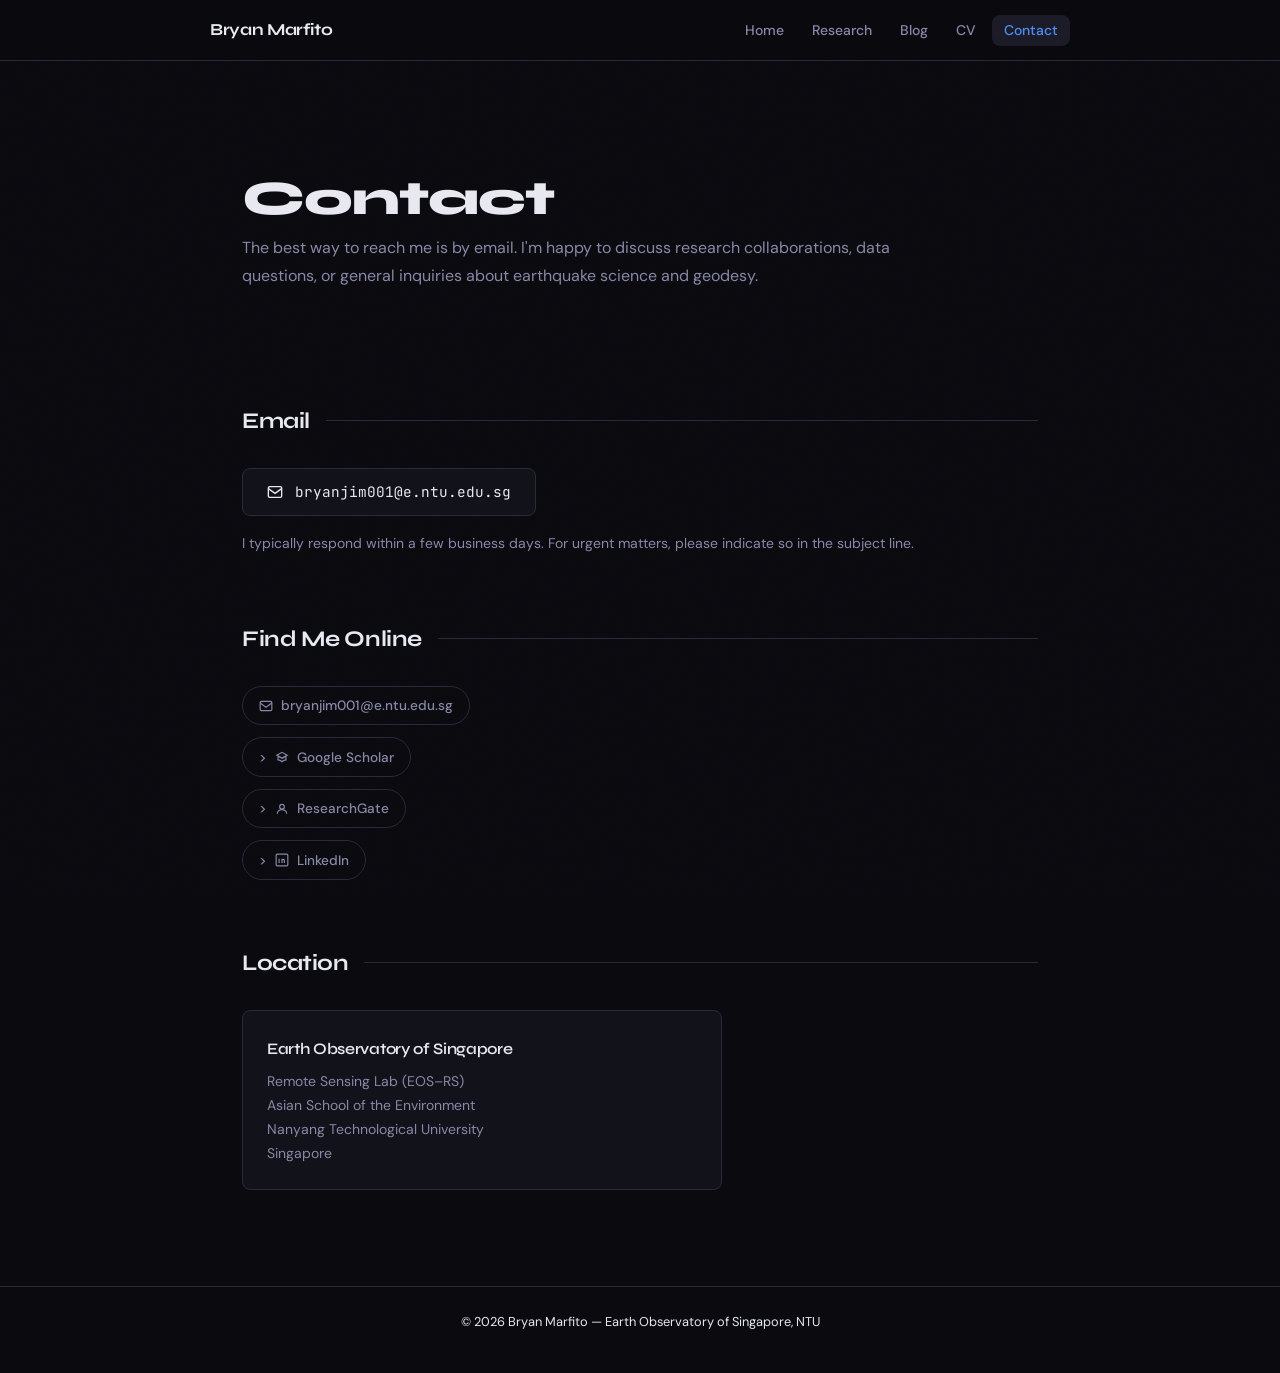
==== contact.html @ 7ee3cc74 "Build full personal academic website Multi-page dark-themed site for Bryan Marfito (earthquake scien" ====
<!DOCTYPE html>
<html lang="en">
<head>
  <meta charset="UTF-8">
  <meta name="viewport" content="width=device-width, initial-scale=1.0">
  <title>Contact | Bryan Marfito</title>
  <link rel="stylesheet" href="style.css">
  <link rel="preconnect" href="https://fonts.googleapis.com">
  <link rel="preconnect" href="https://fonts.gstatic.com" crossorigin>
  <link href="https://fonts.googleapis.com/css2?family=Syne:wght@400;500;600;700;800&family=DM+Sans:ital,wght@0,300;0,400;0,500;1,400&family=JetBrains+Mono:wght@400;500&display=swap" rel="stylesheet">
</head>
<body>

<nav>
  <div class="nav-inner">
    <a class="nav-brand" href="index.html">Bryan Marfito</a>
    <button class="nav-hamburger" id="hamburger" aria-label="Toggle menu">
      <span></span><span></span><span></span>
    </button>
    <ul class="nav-links">
      <li><a href="index.html">Home</a></li>
      <li><a href="research.html">Research</a></li>
      <li><a href="blog.html">Blog</a></li>
      <li><a href="cv.html">CV</a></li>
      <li><a href="contact.html">Contact</a></li>
    </ul>
  </div>
</nav>

<main>
  <section class="hero fade-up">
    <h1>Contact</h1>
    <p class="hero-bio">
      The best way to reach me is by email. I'm happy to discuss research collaborations, data
      questions, or general inquiries about earthquake science and geodesy.
    </p>
  </section>

  <section class="section fade-up">
    <div class="section-header"><h2>Email</h2></div>
    <div style="display:flex; align-items:center; gap:1rem; flex-wrap:wrap;">
      <button class="contact-email-btn" id="copy-btn" onclick="copyEmail()">
        <svg width="16" height="16" viewBox="0 0 24 24" fill="none" stroke="currentColor" stroke-width="2"><rect x="2" y="4" width="20" height="16" rx="2"/><path d="m2 7 10 7 10-7"/></svg>
        bryanjim001@e.ntu.edu.sg
      </button>
      <span class="copy-feedback" id="copy-feedback">Copied!</span>
    </div>
    <p style="margin-top:1rem; font-size:0.875rem; color:var(--text-muted);">
      I typically respond within a few business days. For urgent matters, please indicate so in the subject line.
    </p>
  </section>

  <section class="section fade-up">
    <div class="section-header"><h2>Find Me Online</h2></div>
    <div class="social-links" style="flex-direction:column; align-items:flex-start;">
      <a class="social-link" href="mailto:bryanjim001@e.ntu.edu.sg">
        <svg viewBox="0 0 24 24" fill="none" stroke="currentColor" stroke-width="2"><rect x="2" y="4" width="20" height="16" rx="2"/><path d="m2 7 10 7 10-7"/></svg>
        bryanjim001@e.ntu.edu.sg
      </a>
      <a class="social-link" href="#" <!-- TODO: add Google Scholar URL -->>
        <svg viewBox="0 0 24 24" fill="none" stroke="currentColor" stroke-width="2"><path d="M12 14l9-5-9-5-9 5 9 5z"/><path d="M12 14l6.16-3.422a12.083 12.083 0 01.665 6.479A11.952 11.952 0 0012 20.055a11.952 11.952 0 00-6.824-2.998 12.078 12.078 0 01.665-6.479L12 14z"/></svg>
        Google Scholar <!-- TODO: add real URL -->
      </a>
      <a class="social-link" href="#" <!-- TODO: add ResearchGate URL -->>
        <svg viewBox="0 0 24 24" fill="none" stroke="currentColor" stroke-width="2"><circle cx="12" cy="8" r="4"/><path d="M4 20c0-4 3.6-7 8-7s8 3 8 7"/></svg>
        ResearchGate <!-- TODO: add real URL -->
      </a>
      <a class="social-link" href="#" <!-- TODO: add LinkedIn URL -->>
        <svg viewBox="0 0 24 24" fill="none" stroke="currentColor" stroke-width="2"><rect x="2" y="2" width="20" height="20" rx="2"/><path d="M7 10v7M7 7v.01M12 17v-4a2 2 0 014 0v4M12 10v7"/></svg>
        LinkedIn <!-- TODO: add real URL -->
      </a>
    </div>
  </section>

  <section class="section fade-up">
    <div class="section-header"><h2>Location</h2></div>
    <div class="card" style="max-width:480px;">
      <h3 style="margin-bottom:0.5rem;">Earth Observatory of Singapore</h3>
      <p style="color:var(--text-muted); font-size:0.875rem; margin:0;">
        Remote Sensing Lab (EOS–RS)<br>
        Asian School of the Environment<br>
        Nanyang Technological University<br>
        Singapore
      </p>
    </div>
  </section>
</main>

<footer>
  <p>&copy; 2026 Bryan Marfito &mdash; Earth Observatory of Singapore, NTU</p>
</footer>

<script src="nav.js"></script>
<script>
  function copyEmail() {
    navigator.clipboard.writeText('bryanjim001@e.ntu.edu.sg').then(() => {
      const fb = document.getElementById('copy-feedback');
      fb.classList.add('show');
      setTimeout(() => fb.classList.remove('show'), 2000);
    });
  }
</script>
</body>
</html>
---- style.css ----
@import url('https://fonts.googleapis.com/css2?family=Syne:wght@400;500;600;700;800&family=DM+Sans:ital,wght@0,300;0,400;0,500;1,400&family=JetBrains+Mono:wght@400;500&display=swap');

*, *::before, *::after { box-sizing: border-box; margin: 0; padding: 0; }

:root {
  --bg:         #0a0a0f;
  --surface:    #12121a;
  --surface-2:  #1c1c28;
  --accent:     #4f8ef7;
  --accent-2:   #a78bfa;
  --text:        #e8e8f0;
  --text-muted:  #8888a8;
  --border:      #2a2a3a;
  --glow:        rgba(79, 142, 247, 0.15);
  --radius:      8px;
}

html { scroll-behavior: smooth; }

body {
  background: var(--bg);
  color: var(--text);
  font-family: 'DM Sans', sans-serif;
  font-size: 16px;
  line-height: 1.7;
  min-height: 100vh;
}

body::before {
  content: '';
  position: fixed;
  inset: 0;
  background-image: url("data:image/svg+xml,%3Csvg xmlns='http://www.w3.org/2000/svg' width='300' height='300'%3E%3Cfilter id='n'%3E%3CfeTurbulence type='fractalNoise' baseFrequency='0.75' numOctaves='4' stitchTiles='stitch'/%3E%3C/filter%3E%3Crect width='300' height='300' filter='url(%23n)' opacity='0.03'/%3E%3C/svg%3E");
  pointer-events: none;
  z-index: 0;
  opacity: 0.4;
}

/* ── Navigation ── */
nav {
  position: sticky;
  top: 0;
  z-index: 100;
  background: rgba(10, 10, 15, 0.85);
  backdrop-filter: blur(12px);
  border-bottom: 1px solid var(--border);
  padding: 0 2rem;
}

.nav-inner {
  max-width: 860px;
  margin: 0 auto;
  display: flex;
  align-items: center;
  justify-content: space-between;
  height: 60px;
}

.nav-brand {
  font-family: 'Syne', sans-serif;
  font-weight: 700;
  font-size: 1.05rem;
  color: var(--text);
  text-decoration: none;
  letter-spacing: -0.02em;
}

.nav-links {
  display: flex;
  list-style: none;
  gap: 0.25rem;
}

.nav-links a {
  color: var(--text-muted);
  text-decoration: none;
  font-size: 0.875rem;
  font-weight: 500;
  padding: 0.4rem 0.75rem;
  border-radius: var(--radius);
  transition: color 0.2s, background 0.2s;
  position: relative;
}

.nav-links a:hover,
.nav-links a.active {
  color: var(--text);
  background: var(--surface-2);
}

.nav-links a.active {
  color: var(--accent);
}

.nav-hamburger {
  display: none;
  flex-direction: column;
  gap: 5px;
  background: none;
  border: none;
  cursor: pointer;
  padding: 4px;
}

.nav-hamburger span {
  display: block;
  width: 22px;
  height: 2px;
  background: var(--text);
  border-radius: 2px;
  transition: transform 0.3s, opacity 0.3s;
}

.nav-hamburger.open span:nth-child(1) { transform: translateY(7px) rotate(45deg); }
.nav-hamburger.open span:nth-child(2) { opacity: 0; }
.nav-hamburger.open span:nth-child(3) { transform: translateY(-7px) rotate(-45deg); }

/* ── Layout ── */
main {
  position: relative;
  z-index: 1;
  max-width: 860px;
  margin: 0 auto;
  padding: 4rem 2rem 6rem;
}

/* ── Animations ── */
@keyframes fadeUp {
  from { opacity: 0; transform: translateY(20px); }
  to   { opacity: 1; transform: translateY(0); }
}

.fade-up {
  animation: fadeUp 0.6s ease both;
}
.fade-up:nth-child(1) { animation-delay: 0.05s; }
.fade-up:nth-child(2) { animation-delay: 0.12s; }
.fade-up:nth-child(3) { animation-delay: 0.19s; }
.fade-up:nth-child(4) { animation-delay: 0.26s; }
.fade-up:nth-child(5) { animation-delay: 0.33s; }

/* ── Typography ── */
h1, h2, h3, h4 {
  font-family: 'Syne', sans-serif;
  letter-spacing: -0.02em;
  color: var(--text);
}

h1 { font-size: clamp(2rem, 5vw, 3rem); font-weight: 800; line-height: 1.1; }
h2 { font-size: 1.4rem; font-weight: 700; }
h3 { font-size: 1.1rem; font-weight: 600; }

p { color: var(--text); margin-bottom: 1rem; }

a { color: var(--accent); text-decoration: none; transition: color 0.2s; }
a:hover { color: var(--accent-2); }

/* ── Section dividers ── */
.section { margin-top: 4rem; }
.section-header {
  display: flex;
  align-items: center;
  gap: 1rem;
  margin-bottom: 1.75rem;
}
.section-header h2 { white-space: nowrap; }
.section-header::after {
  content: '';
  flex: 1;
  height: 1px;
  background: var(--border);
}

/* ── Hero ── */
.hero { padding: 3rem 0 1rem; }
.hero-meta {
  font-size: 0.9rem;
  color: var(--text-muted);
  font-weight: 500;
  letter-spacing: 0.06em;
  text-transform: uppercase;
  margin-bottom: 0.75rem;
}
.hero h1 { margin-bottom: 0.5rem; }
.hero-tagline {
  font-size: 1.1rem;
  color: var(--accent);
  font-family: 'Syne', sans-serif;
  font-weight: 500;
  margin-bottom: 1.5rem;
}
.hero-bio {
  font-size: 1rem;
  color: var(--text-muted);
  max-width: 660px;
  line-height: 1.75;
  margin-bottom: 2rem;
}

/* ── Social links ── */
.social-links {
  display: flex;
  flex-wrap: wrap;
  gap: 0.75rem;
}

.social-link {
  display: inline-flex;
  align-items: center;
  gap: 0.5rem;
  padding: 0.45rem 1rem;
  border: 1px solid var(--border);
  border-radius: 100px;
  font-size: 0.85rem;
  font-weight: 500;
  color: var(--text-muted);
  text-decoration: none;
  transition: all 0.2s;
}
.social-link:hover {
  border-color: var(--accent);
  color: var(--accent);
  background: var(--glow);
}
.social-link svg { width: 14px; height: 14px; flex-shrink: 0; }

/* ── Cards ── */
.card-grid {
  display: grid;
  grid-template-columns: 1fr;
  gap: 1rem;
}

.card {
  background: var(--surface);
  border: 1px solid var(--border);
  border-radius: var(--radius);
  padding: 1.5rem;
  transition: transform 0.2s, box-shadow 0.2s, border-color 0.2s;
}
.card:hover {
  transform: translateY(-2px);
  box-shadow: 0 8px 32px var(--glow);
  border-color: rgba(79, 142, 247, 0.3);
}

.card h3 { margin-bottom: 0.4rem; font-size: 1rem; }
.card-meta {
  font-size: 0.8rem;
  color: var(--text-muted);
  font-family: 'JetBrains Mono', monospace;
  margin-bottom: 0.5rem;
}
.card p { font-size: 0.9rem; color: var(--text-muted); margin-bottom: 0; }
.card-link {
  display: inline-block;
  margin-top: 0.75rem;
  font-size: 0.8rem;
  font-weight: 500;
  color: var(--accent);
}

/* ── Tags / badges ── */
.tags { display: flex; flex-wrap: wrap; gap: 0.4rem; margin-top: 0.5rem; }
.tag {
  font-size: 0.72rem;
  font-family: 'JetBrains Mono', monospace;
  padding: 0.2rem 0.55rem;
  border-radius: 100px;
  background: var(--surface-2);
  color: var(--accent-2);
  border: 1px solid var(--border);
}

/* ── Publication list ── */
.pub-year-group { margin-bottom: 2.5rem; }
.pub-year {
  font-family: 'JetBrains Mono', monospace;
  font-size: 0.78rem;
  color: var(--accent);
  letter-spacing: 0.08em;
  margin-bottom: 1rem;
  padding-bottom: 0.5rem;
  border-bottom: 1px solid var(--border);
}

.pub-entry {
  padding: 1.25rem 0;
  border-bottom: 1px solid rgba(42, 42, 58, 0.5);
}
.pub-entry:last-child { border-bottom: none; }

.pub-title {
  font-family: 'Syne', sans-serif;
  font-weight: 600;
  font-size: 0.95rem;
  margin-bottom: 0.3rem;
  line-height: 1.4;
}
.pub-authors {
  font-size: 0.85rem;
  color: var(--text-muted);
  margin-bottom: 0.25rem;
}
.pub-authors strong { color: var(--text); }
.pub-journal {
  font-size: 0.85rem;
  font-style: italic;
  color: var(--text-muted);
}
.pub-badges { display: flex; gap: 0.5rem; margin-top: 0.6rem; flex-wrap: wrap; }
.pub-badge {
  font-size: 0.72rem;
  font-family: 'JetBrains Mono', monospace;
  padding: 0.18rem 0.55rem;
  border-radius: 4px;
  font-weight: 500;
  text-decoration: none;
}
.pub-badge.doi {
  background: rgba(79, 142, 247, 0.12);
  color: var(--accent);
  border: 1px solid rgba(79, 142, 247, 0.3);
}
.pub-badge.prep {
  background: rgba(167, 139, 250, 0.1);
  color: var(--accent-2);
  border: 1px solid rgba(167, 139, 250, 0.25);
}
.pub-badge.doi:hover { background: rgba(79, 142, 247, 0.22); }

/* ── CV sections ── */
.cv-block { margin-bottom: 1.5rem; }
.cv-block-header {
  display: flex;
  justify-content: space-between;
  align-items: flex-start;
  margin-bottom: 0.3rem;
  gap: 1rem;
}
.cv-block-title { font-family: 'Syne', sans-serif; font-weight: 600; font-size: 0.95rem; }
.cv-block-date {
  font-family: 'JetBrains Mono', monospace;
  font-size: 0.78rem;
  color: var(--accent);
  white-space: nowrap;
  flex-shrink: 0;
}
.cv-block-sub { font-size: 0.85rem; color: var(--text-muted); margin-bottom: 0.2rem; }
.cv-block ul {
  margin: 0.5rem 0 0 1.2rem;
  font-size: 0.875rem;
  color: var(--text-muted);
}
.cv-block li { margin-bottom: 0.25rem; }

/* ── Blog ── */
.blog-grid {
  display: grid;
  gap: 1rem;
}

.blog-card {
  background: var(--surface);
  border: 1px solid var(--border);
  border-radius: var(--radius);
  padding: 1.5rem;
  display: block;
  text-decoration: none;
  transition: transform 0.2s, box-shadow 0.2s, border-color 0.2s;
}
.blog-card:hover {
  transform: translateY(-2px);
  box-shadow: 0 8px 32px var(--glow);
  border-color: rgba(79, 142, 247, 0.3);
  color: inherit;
}
.blog-card h3 { font-size: 1rem; margin-bottom: 0.35rem; color: var(--text); }
.blog-card .excerpt { font-size: 0.875rem; color: var(--text-muted); margin-bottom: 0.75rem; }

/* Blog filter */
.blog-filters { display: flex; flex-wrap: wrap; gap: 0.5rem; margin-bottom: 2rem; }
.filter-btn {
  font-size: 0.78rem;
  font-family: 'JetBrains Mono', monospace;
  padding: 0.3rem 0.8rem;
  border-radius: 100px;
  border: 1px solid var(--border);
  background: transparent;
  color: var(--text-muted);
  cursor: pointer;
  transition: all 0.2s;
}
.filter-btn:hover, .filter-btn.active {
  background: var(--surface-2);
  color: var(--accent);
  border-color: rgba(79, 142, 247, 0.3);
}

/* ── Blog post prose ── */
.prose h2 { font-size: 1.3rem; margin: 2.5rem 0 1rem; }
.prose h3 { font-size: 1.1rem; margin: 2rem 0 0.75rem; }
.prose p { margin-bottom: 1.25rem; line-height: 1.8; }
.prose ul, .prose ol { margin: 0 0 1.25rem 1.5rem; }
.prose li { margin-bottom: 0.4rem; line-height: 1.7; }
.prose code {
  font-family: 'JetBrains Mono', monospace;
  font-size: 0.85em;
  background: var(--surface-2);
  padding: 0.15em 0.4em;
  border-radius: 4px;
  color: var(--accent-2);
}
.prose pre {
  background: var(--surface);
  border: 1px solid var(--border);
  border-radius: var(--radius);
  padding: 1.25rem;
  overflow-x: auto;
  margin: 1.5rem 0;
}
.prose pre code { background: none; padding: 0; font-size: 0.875rem; color: var(--text); }
.prose figure { margin: 2rem 0; }
.prose figcaption { font-size: 0.8rem; color: var(--text-muted); text-align: center; margin-top: 0.5rem; }

/* ── Contact ── */
.contact-email-btn {
  display: inline-flex;
  align-items: center;
  gap: 0.75rem;
  padding: 0.85rem 1.5rem;
  background: var(--surface);
  border: 1px solid var(--border);
  border-radius: var(--radius);
  font-family: 'JetBrains Mono', monospace;
  font-size: 0.9rem;
  color: var(--text);
  cursor: pointer;
  transition: all 0.2s;
}
.contact-email-btn:hover {
  border-color: var(--accent);
  background: var(--glow);
  color: var(--accent);
}
.copy-feedback {
  font-size: 0.78rem;
  color: var(--accent);
  margin-left: 0.5rem;
  opacity: 0;
  transition: opacity 0.3s;
}
.copy-feedback.show { opacity: 1; }

/* ── Download button ── */
.btn {
  display: inline-flex;
  align-items: center;
  gap: 0.5rem;
  padding: 0.6rem 1.2rem;
  border-radius: var(--radius);
  font-size: 0.875rem;
  font-weight: 500;
  text-decoration: none;
  transition: all 0.2s;
}
.btn-primary {
  background: var(--accent);
  color: #fff;
}
.btn-primary:hover {
  background: #6b9ef8;
  color: #fff;
  transform: translateY(-1px);
}

/* ── Footer ── */
footer {
  position: relative;
  z-index: 1;
  border-top: 1px solid var(--border);
  padding: 1.5rem 2rem;
  text-align: center;
  font-size: 0.8rem;
  color: var(--text-muted);
}

/* ── Research themes ── */
.theme-grid {
  display: grid;
  grid-template-columns: repeat(auto-fit, minmax(240px, 1fr));
  gap: 1rem;
}

/* ── Responsive ── */
@media (max-width: 640px) {
  main { padding: 2.5rem 1.25rem 5rem; }
  nav { padding: 0 1.25rem; }
  .nav-links {
    display: none;
    flex-direction: column;
    position: absolute;
    top: 60px;
    left: 0; right: 0;
    background: var(--surface);
    border-bottom: 1px solid var(--border);
    padding: 1rem;
    gap: 0.25rem;
  }
  .nav-links.open { display: flex; }
  .nav-hamburger { display: flex; }
  .cv-block-header { flex-direction: column; gap: 0.2rem; }
  h1 { font-size: 2rem; }
}

/* ── Print (cv.html) ── */
@media print {
  nav, footer, .btn, .no-print { display: none !important; }
  body { background: #fff; color: #111; }
  main { padding: 1rem; max-width: 100%; }
  .card, .cv-block { border: none; box-shadow: none; }
  .section-header::after { background: #ccc; }
  a { color: #111; }
  .pub-badge { border: 1px solid #ccc; color: #333; background: none; }
}
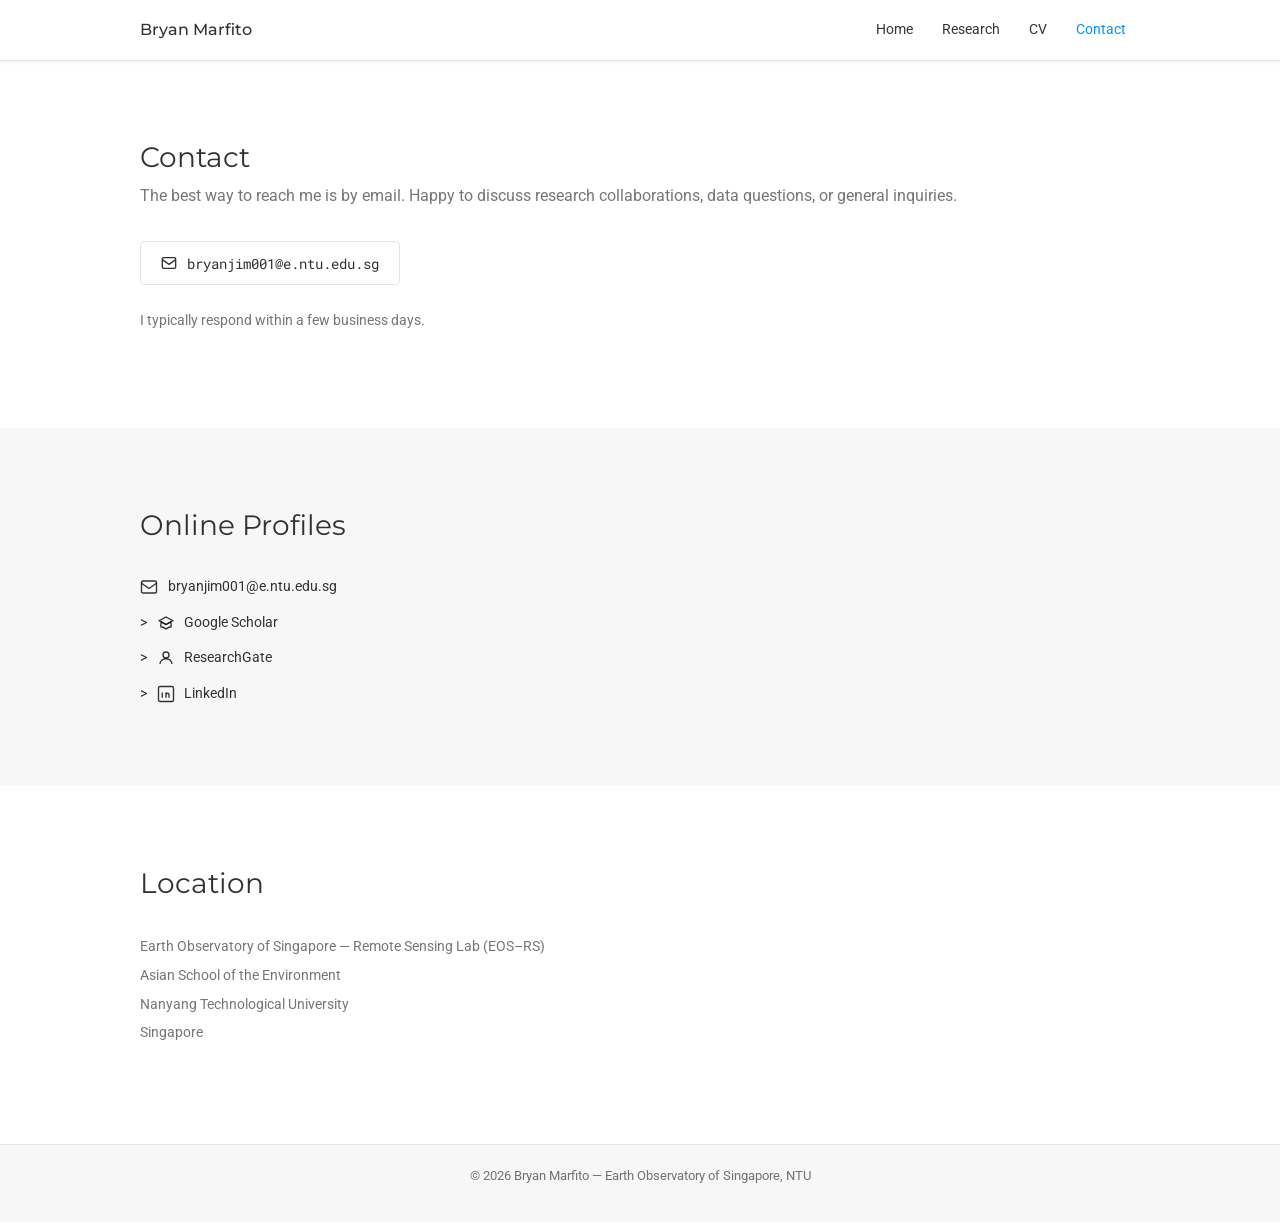
==== commit ac0d80ca: "Redesign site: light theme, inoryy.com layout, photo, remove blog - Switch from dark "Tectonic" them" ====
--- a/contact.html
+++ b/contact.html
@@ -4,10 +4,10 @@
   <meta charset="UTF-8">
   <meta name="viewport" content="width=device-width, initial-scale=1.0">
   <title>Contact | Bryan Marfito</title>
-  <link rel="stylesheet" href="style.css">
+  <link rel="stylesheet" href="style.css?v=4">
   <link rel="preconnect" href="https://fonts.googleapis.com">
   <link rel="preconnect" href="https://fonts.gstatic.com" crossorigin>
-  <link href="https://fonts.googleapis.com/css2?family=Syne:wght@400;500;600;700;800&family=DM+Sans:ital,wght@0,300;0,400;0,500;1,400&family=JetBrains+Mono:wght@400;500&display=swap" rel="stylesheet">
+  <link href="https://fonts.googleapis.com/css2?family=Montserrat:wght@300;400;500;600;700&family=Roboto:ital,wght@0,300;0,400;0,500;1,400&family=Roboto+Mono:wght@400;500&display=swap" rel="stylesheet">
 </head>
 <body>
 
@@ -20,71 +20,65 @@
     <ul class="nav-links">
       <li><a href="index.html">Home</a></li>
       <li><a href="research.html">Research</a></li>
-      <li><a href="blog.html">Blog</a></li>
       <li><a href="cv.html">CV</a></li>
       <li><a href="contact.html">Contact</a></li>
     </ul>
   </div>
 </nav>
 
-<main>
-  <section class="hero fade-up">
-    <h1>Contact</h1>
-    <p class="hero-bio">
-      The best way to reach me is by email. I'm happy to discuss research collaborations, data
-      questions, or general inquiries about earthquake science and geodesy.
-    </p>
-  </section>
+<section class="home-section">
+  <div class="section-inner">
+    <div class="section-heading">
+      <h1>Contact</h1>
+      <p>The best way to reach me is by email. Happy to discuss research collaborations, data questions, or general inquiries.</p>
+    </div>
 
-  <section class="section fade-up">
-    <div class="section-header"><h2>Email</h2></div>
-    <div style="display:flex; align-items:center; gap:1rem; flex-wrap:wrap;">
-      <button class="contact-email-btn" id="copy-btn" onclick="copyEmail()">
+    <div style="display:flex; align-items:center; gap:1rem; flex-wrap:wrap; margin-bottom:1.5rem;">
+      <button class="contact-email-btn" onclick="copyEmail()">
         <svg width="16" height="16" viewBox="0 0 24 24" fill="none" stroke="currentColor" stroke-width="2"><rect x="2" y="4" width="20" height="16" rx="2"/><path d="m2 7 10 7 10-7"/></svg>
         bryanjim001@e.ntu.edu.sg
       </button>
       <span class="copy-feedback" id="copy-feedback">Copied!</span>
     </div>
-    <p style="margin-top:1rem; font-size:0.875rem; color:var(--text-muted);">
-      I typically respond within a few business days. For urgent matters, please indicate so in the subject line.
-    </p>
-  </section>
+    <p style="font-size:0.875rem; color:var(--text-muted);">I typically respond within a few business days.</p>
+  </div>
+</section>
 
-  <section class="section fade-up">
-    <div class="section-header"><h2>Find Me Online</h2></div>
-    <div class="social-links" style="flex-direction:column; align-items:flex-start;">
-      <a class="social-link" href="mailto:bryanjim001@e.ntu.edu.sg">
-        <svg viewBox="0 0 24 24" fill="none" stroke="currentColor" stroke-width="2"><rect x="2" y="4" width="20" height="16" rx="2"/><path d="m2 7 10 7 10-7"/></svg>
+<section class="home-section">
+  <div class="section-inner">
+    <div class="section-heading"><h1>Online Profiles</h1></div>
+    <div style="display:flex; flex-direction:column; gap:0.75rem;">
+      <a href="mailto:bryanjim001@e.ntu.edu.sg" style="display:flex; align-items:center; gap:0.6rem; font-size:0.9rem; color:var(--text); text-decoration:none;" onmouseover="this.style.color='var(--accent)'" onmouseout="this.style.color='var(--text)'">
+        <svg width="18" height="18" viewBox="0 0 24 24" fill="none" stroke="currentColor" stroke-width="1.8"><rect x="2" y="4" width="20" height="16" rx="2"/><path d="m2 7 10 7 10-7"/></svg>
         bryanjim001@e.ntu.edu.sg
       </a>
-      <a class="social-link" href="#" <!-- TODO: add Google Scholar URL -->>
-        <svg viewBox="0 0 24 24" fill="none" stroke="currentColor" stroke-width="2"><path d="M12 14l9-5-9-5-9 5 9 5z"/><path d="M12 14l6.16-3.422a12.083 12.083 0 01.665 6.479A11.952 11.952 0 0012 20.055a11.952 11.952 0 00-6.824-2.998 12.078 12.078 0 01.665-6.479L12 14z"/></svg>
-        Google Scholar <!-- TODO: add real URL -->
+      <a href="#" style="display:flex; align-items:center; gap:0.6rem; font-size:0.9rem; color:var(--text); text-decoration:none;" onmouseover="this.style.color='var(--accent)'" onmouseout="this.style.color='var(--text)'" <!-- TODO: add Google Scholar URL -->>
+        <svg width="18" height="18" viewBox="0 0 24 24" fill="none" stroke="currentColor" stroke-width="1.8"><path d="M12 14l9-5-9-5-9 5 9 5z"/><path d="M12 14l6.16-3.422a12.083 12.083 0 01.665 6.479A11.952 11.952 0 0012 20.055a11.952 11.952 0 00-6.824-2.998 12.078 12.078 0 01.665-6.479L12 14z"/></svg>
+        Google Scholar
       </a>
-      <a class="social-link" href="#" <!-- TODO: add ResearchGate URL -->>
-        <svg viewBox="0 0 24 24" fill="none" stroke="currentColor" stroke-width="2"><circle cx="12" cy="8" r="4"/><path d="M4 20c0-4 3.6-7 8-7s8 3 8 7"/></svg>
-        ResearchGate <!-- TODO: add real URL -->
+      <a href="#" style="display:flex; align-items:center; gap:0.6rem; font-size:0.9rem; color:var(--text); text-decoration:none;" onmouseover="this.style.color='var(--accent)'" onmouseout="this.style.color='var(--text)'" <!-- TODO: add ResearchGate URL -->>
+        <svg width="18" height="18" viewBox="0 0 24 24" fill="none" stroke="currentColor" stroke-width="1.8"><circle cx="12" cy="8" r="4"/><path d="M4 20c0-4 3.6-7 8-7s8 3 8 7"/></svg>
+        ResearchGate
       </a>
-      <a class="social-link" href="#" <!-- TODO: add LinkedIn URL -->>
-        <svg viewBox="0 0 24 24" fill="none" stroke="currentColor" stroke-width="2"><rect x="2" y="2" width="20" height="20" rx="2"/><path d="M7 10v7M7 7v.01M12 17v-4a2 2 0 014 0v4M12 10v7"/></svg>
-        LinkedIn <!-- TODO: add real URL -->
+      <a href="#" style="display:flex; align-items:center; gap:0.6rem; font-size:0.9rem; color:var(--text); text-decoration:none;" onmouseover="this.style.color='var(--accent)'" onmouseout="this.style.color='var(--text)'" <!-- TODO: add LinkedIn URL -->>
+        <svg width="18" height="18" viewBox="0 0 24 24" fill="none" stroke="currentColor" stroke-width="1.8"><rect x="2" y="2" width="20" height="20" rx="2"/><path d="M7 10v7M7 7v.01M12 17v-4a2 2 0 014 0v4M12 10v7"/></svg>
+        LinkedIn
       </a>
     </div>
-  </section>
+  </div>
+</section>
 
-  <section class="section fade-up">
-    <div class="section-header"><h2>Location</h2></div>
-    <div class="card" style="max-width:480px;">
-      <h3 style="margin-bottom:0.5rem;">Earth Observatory of Singapore</h3>
-      <p style="color:var(--text-muted); font-size:0.875rem; margin:0;">
-        Remote Sensing Lab (EOS–RS)<br>
-        Asian School of the Environment<br>
-        Nanyang Technological University<br>
-        Singapore
-      </p>
-    </div>
-  </section>
-</main>
+<section class="home-section">
+  <div class="section-inner">
+    <div class="section-heading"><h1>Location</h1></div>
+    <p style="font-size:0.9rem; color:var(--text-muted); line-height:2;">
+      Earth Observatory of Singapore — Remote Sensing Lab (EOS–RS)<br>
+      Asian School of the Environment<br>
+      Nanyang Technological University<br>
+      Singapore
+    </p>
+  </div>
+</section>
 
 <footer>
   <p>&copy; 2026 Bryan Marfito &mdash; Earth Observatory of Singapore, NTU</p>
--- a/style.css
+++ b/style.css
@@ -1,54 +1,50 @@
-@import url('https://fonts.googleapis.com/css2?family=Syne:wght@400;500;600;700;800&family=DM+Sans:ital,wght@0,300;0,400;0,500;1,400&family=JetBrains+Mono:wght@400;500&display=swap');
+@import url('https://fonts.googleapis.com/css2?family=Montserrat:wght@300;400;500;600;700&family=Roboto:ital,wght@0,300;0,400;0,500;1,400&family=Roboto+Mono:wght@400;500&display=swap');
 
 *, *::before, *::after { box-sizing: border-box; margin: 0; padding: 0; }
 
 :root {
-  --bg:         #0a0a0f;
-  --surface:    #12121a;
-  --surface-2:  #1c1c28;
-  --accent:     #4f8ef7;
-  --accent-2:   #a78bfa;
-  --text:        #e8e8f0;
-  --text-muted:  #8888a8;
-  --border:      #2a2a3a;
-  --glow:        rgba(79, 142, 247, 0.15);
-  --radius:      8px;
-}
-
-html { scroll-behavior: smooth; }
+  --bg:         #ffffff;
+  --surface:    #f7f7f7;
+  --surface-2:  #ececec;
+  --accent:     #0095eb;
+  --accent-h:   #0077c0;
+  --text:        rgba(0,0,0,0.8);
+  --text-dark:   #313131;
+  --text-muted:  rgba(0,0,0,0.54);
+  --border:      #e5e5e5;
+  --radius:      4px;
+}
+
+html {
+  font-family: 'Roboto', sans-serif;
+  font-size: 16px;
+  color: var(--text);
+  line-height: 1.65;
+}
 
 body {
   background: var(--bg);
-  color: var(--text);
-  font-family: 'DM Sans', sans-serif;
-  font-size: 16px;
-  line-height: 1.7;
-  min-height: 100vh;
-}
-
-body::before {
-  content: '';
-  position: fixed;
-  inset: 0;
-  background-image: url("data:image/svg+xml,%3Csvg xmlns='http://www.w3.org/2000/svg' width='300' height='300'%3E%3Cfilter id='n'%3E%3CfeTurbulence type='fractalNoise' baseFrequency='0.75' numOctaves='4' stitchTiles='stitch'/%3E%3C/filter%3E%3Crect width='300' height='300' filter='url(%23n)' opacity='0.03'/%3E%3C/svg%3E");
-  pointer-events: none;
-  z-index: 0;
-  opacity: 0.4;
+  font-family: inherit;
+  font-size: 1rem;
+  line-height: inherit;
+  color: inherit;
+  margin-top: 60px;
 }
 
 /* ── Navigation ── */
 nav {
-  position: sticky;
+  position: fixed;
   top: 0;
+  left: 0; right: 0;
   z-index: 100;
-  background: rgba(10, 10, 15, 0.85);
-  backdrop-filter: blur(12px);
+  background: #fff;
   border-bottom: 1px solid var(--border);
-  padding: 0 2rem;
+  box-shadow: 0 1px 4px rgba(0,0,0,0.08);
+  padding: 0 1.5rem;
 }
 
 .nav-inner {
-  max-width: 860px;
+  max-width: 1000px;
   margin: 0 auto;
   display: flex;
   align-items: center;
@@ -57,40 +53,33 @@
 }
 
 .nav-brand {
-  font-family: 'Syne', sans-serif;
-  font-weight: 700;
-  font-size: 1.05rem;
-  color: var(--text);
+  font-family: 'Montserrat', sans-serif;
+  font-weight: 500;
+  font-size: 1rem;
+  color: var(--text-dark);
   text-decoration: none;
-  letter-spacing: -0.02em;
 }
 
 .nav-links {
   display: flex;
   list-style: none;
-  gap: 0.25rem;
+  gap: 0;
 }
 
 .nav-links a {
-  color: var(--text-muted);
+  color: var(--text);
   text-decoration: none;
+  font-family: 'Roboto', sans-serif;
   font-size: 0.875rem;
-  font-weight: 500;
-  padding: 0.4rem 0.75rem;
+  font-weight: 400;
+  padding: 0.4rem 0.9rem;
   border-radius: var(--radius);
-  transition: color 0.2s, background 0.2s;
-  position: relative;
-}
-
-.nav-links a:hover,
-.nav-links a.active {
-  color: var(--text);
-  background: var(--surface-2);
-}
-
-.nav-links a.active {
-  color: var(--accent);
-}
+  transition: color 0.2s;
+  display: block;
+}
+
+.nav-links a:hover { color: var(--accent); }
+.nav-links a.active { color: var(--accent); }
 
 .nav-hamburger {
   display: none;
@@ -106,7 +95,7 @@
   display: block;
   width: 22px;
   height: 2px;
-  background: var(--text);
+  background: var(--text-dark);
   border-radius: 2px;
   transition: transform 0.3s, opacity 0.3s;
 }
@@ -115,334 +104,321 @@
 .nav-hamburger.open span:nth-child(2) { opacity: 0; }
 .nav-hamburger.open span:nth-child(3) { transform: translateY(-7px) rotate(-45deg); }
 
-/* ── Layout ── */
+/* ── Layout & Sections ── */
+.home-section {
+  padding: 80px 1.5rem;
+  animation: intro 0.3s both;
+  animation-delay: 0.15s;
+}
+
+.home-section:nth-of-type(even) {
+  background-color: var(--surface);
+}
+
+.section-inner {
+  max-width: 1000px;
+  margin: 0 auto;
+}
+
 main {
-  position: relative;
-  z-index: 1;
-  max-width: 860px;
+  max-width: 1000px;
   margin: 0 auto;
-  padding: 4rem 2rem 6rem;
-}
-
-/* ── Animations ── */
-@keyframes fadeUp {
-  from { opacity: 0; transform: translateY(20px); }
-  to   { opacity: 1; transform: translateY(0); }
-}
-
-.fade-up {
-  animation: fadeUp 0.6s ease both;
-}
-.fade-up:nth-child(1) { animation-delay: 0.05s; }
-.fade-up:nth-child(2) { animation-delay: 0.12s; }
-.fade-up:nth-child(3) { animation-delay: 0.19s; }
-.fade-up:nth-child(4) { animation-delay: 0.26s; }
-.fade-up:nth-child(5) { animation-delay: 0.33s; }
+  padding: 60px 1.5rem 80px;
+}
+
+@keyframes intro {
+  from { opacity: 0; }
+  to   { opacity: 1; }
+}
 
 /* ── Typography ── */
-h1, h2, h3, h4 {
-  font-family: 'Syne', sans-serif;
-  letter-spacing: -0.02em;
-  color: var(--text);
-}
-
-h1 { font-size: clamp(2rem, 5vw, 3rem); font-weight: 800; line-height: 1.1; }
-h2 { font-size: 1.4rem; font-weight: 700; }
-h3 { font-size: 1.1rem; font-weight: 600; }
-
-p { color: var(--text); margin-bottom: 1rem; }
-
-a { color: var(--accent); text-decoration: none; transition: color 0.2s; }
-a:hover { color: var(--accent-2); }
-
-/* ── Section dividers ── */
-.section { margin-top: 4rem; }
-.section-header {
+h1, h2, h3, h4, h5, h6 {
+  font-family: 'Montserrat', sans-serif;
+  font-weight: 400;
+  line-height: 1.25;
+  color: var(--text-dark);
+  margin-bottom: 0.5rem;
+}
+
+h1 { font-size: 2.25rem; }
+h2 { font-size: 1.5rem; margin-top: 1rem; }
+h3 { font-size: 1.1rem; margin-top: 1rem; }
+
+p { margin-bottom: 1rem; }
+
+a { color: var(--accent); text-decoration: none; transition: color 0.3s; }
+a:hover { color: var(--accent-h); }
+
+/* ── Section heading ── */
+.section-heading {
+  margin-bottom: 2rem;
+}
+
+.section-heading h1 {
+  font-size: 1.75rem;
+  font-weight: 400;
+  margin: 0 0 0.5rem;
+}
+
+.section-heading p {
+  color: var(--text-muted);
+  font-weight: 400;
+  font-size: 1rem;
+  margin: 0;
+}
+
+/* ── Profile (inoryy-style 2-col) ── */
+.profile-row {
   display: flex;
-  align-items: center;
-  gap: 1rem;
-  margin-bottom: 1.75rem;
-}
-.section-header h2 { white-space: nowrap; }
-.section-header::after {
-  content: '';
+  gap: 3rem;
+  align-items: flex-start;
+}
+
+.profile-col {
+  width: 220px;
+  flex-shrink: 0;
+  text-align: center;
+}
+
+.bio-col {
   flex: 1;
-  height: 1px;
-  background: var(--border);
-}
-
-/* ── Hero ── */
-.hero { padding: 3rem 0 1rem; }
-.hero-meta {
+}
+
+/* Portrait */
+.portrait-wrap {
+  width: 150px;
+  height: 150px;
+  border-radius: 50%;
+  overflow: hidden;
+  margin: 0 auto 1.25rem;
+  border: 1px solid var(--border);
+}
+
+.portrait-wrap img {
+  width: 100%;
+  height: 100%;
+  object-fit: cover;
+  object-position: center 15%;
+  transform: scale(1.15);
+  transform-origin: center 18%;
+  display: block;
+}
+
+.portrait-title h2 {
+  font-size: 1.4rem;
+  font-weight: 300;
+  color: #000;
+  margin: 0 0 0.3rem;
+}
+
+.portrait-title h3 {
   font-size: 0.9rem;
-  color: var(--text-muted);
+  font-weight: 300;
+  color: var(--text-muted);
+  margin: 0 0 0.25rem;
+}
+
+/* Social icons */
+.network-icon {
+  display: inline-flex;
+  flex-wrap: wrap;
+  justify-content: center;
+  list-style: none;
+  padding: 0;
+  margin: 1.25rem 0 0;
+  gap: 0.6rem;
+}
+
+.network-icon li a {
+  color: var(--text-muted);
+  font-size: 1.4rem;
+  transition: color 0.2s, transform 0.2s;
+  display: block;
+}
+
+.network-icon li a:hover {
+  color: var(--accent);
+  transform: scale(1.2);
+}
+
+.network-icon svg {
+  width: 1.4rem;
+  height: 1.4rem;
+  display: block;
+}
+
+/* Bio column */
+.bio-col h1 {
+  font-size: 1.5rem;
+  margin-bottom: 1rem;
+}
+
+/* ── Publications ── */
+.pub-year-group { margin-bottom: 2rem; }
+
+.pub-year {
+  font-family: 'Roboto Mono', monospace;
+  font-size: 0.75rem;
   font-weight: 500;
-  letter-spacing: 0.06em;
+  color: var(--text-muted);
+  letter-spacing: 0.08em;
   text-transform: uppercase;
   margin-bottom: 0.75rem;
-}
-.hero h1 { margin-bottom: 0.5rem; }
-.hero-tagline {
-  font-size: 1.1rem;
+  padding-bottom: 0.5rem;
+  border-bottom: 1px solid var(--border);
+}
+
+.pub-entry {
+  padding: 1rem 0;
+  border-bottom: 1px solid var(--border);
+}
+
+.pub-entry:last-child { border-bottom: none; }
+
+.pub-title {
+  font-family: 'Montserrat', sans-serif;
+  font-weight: 500;
+  font-size: 0.95rem;
+  color: var(--text-dark);
+  margin-bottom: 0.3rem;
+  line-height: 1.4;
+}
+
+.pub-authors {
+  font-size: 0.875rem;
+  color: var(--text-muted);
+  margin-bottom: 0.2rem;
+}
+
+.pub-authors strong { color: var(--text-dark); }
+
+.pub-journal {
+  font-size: 0.875rem;
+  font-style: italic;
+  color: var(--text-muted);
+}
+
+.pub-badges { display: flex; gap: 0.4rem; margin-top: 0.5rem; flex-wrap: wrap; }
+
+.pub-badge {
+  font-size: 0.72rem;
+  font-family: 'Roboto Mono', monospace;
+  padding: 0.15rem 0.5rem;
+  border-radius: 3px;
+  font-weight: 500;
+  text-decoration: none;
+}
+
+.pub-badge.doi {
+  background: rgba(0, 149, 235, 0.1);
   color: var(--accent);
-  font-family: 'Syne', sans-serif;
-  font-weight: 500;
-  margin-bottom: 1.5rem;
-}
-.hero-bio {
-  font-size: 1rem;
-  color: var(--text-muted);
-  max-width: 660px;
-  line-height: 1.75;
-  margin-bottom: 2rem;
-}
-
-/* ── Social links ── */
-.social-links {
-  display: flex;
-  flex-wrap: wrap;
-  gap: 0.75rem;
-}
-
-.social-link {
-  display: inline-flex;
-  align-items: center;
-  gap: 0.5rem;
-  padding: 0.45rem 1rem;
-  border: 1px solid var(--border);
-  border-radius: 100px;
-  font-size: 0.85rem;
-  font-weight: 500;
-  color: var(--text-muted);
-  text-decoration: none;
-  transition: all 0.2s;
-}
-.social-link:hover {
-  border-color: var(--accent);
-  color: var(--accent);
-  background: var(--glow);
-}
-.social-link svg { width: 14px; height: 14px; flex-shrink: 0; }
-
-/* ── Cards ── */
-.card-grid {
-  display: grid;
-  grid-template-columns: 1fr;
-  gap: 1rem;
-}
-
-.card {
-  background: var(--surface);
-  border: 1px solid var(--border);
-  border-radius: var(--radius);
-  padding: 1.5rem;
-  transition: transform 0.2s, box-shadow 0.2s, border-color 0.2s;
-}
-.card:hover {
-  transform: translateY(-2px);
-  box-shadow: 0 8px 32px var(--glow);
-  border-color: rgba(79, 142, 247, 0.3);
-}
-
-.card h3 { margin-bottom: 0.4rem; font-size: 1rem; }
-.card-meta {
-  font-size: 0.8rem;
-  color: var(--text-muted);
-  font-family: 'JetBrains Mono', monospace;
-  margin-bottom: 0.5rem;
-}
-.card p { font-size: 0.9rem; color: var(--text-muted); margin-bottom: 0; }
-.card-link {
-  display: inline-block;
-  margin-top: 0.75rem;
-  font-size: 0.8rem;
-  font-weight: 500;
-  color: var(--accent);
-}
-
-/* ── Tags / badges ── */
+  border: 1px solid rgba(0, 149, 235, 0.3);
+}
+
+.pub-badge.doi:hover { background: rgba(0, 149, 235, 0.2); }
+
+.pub-badge.prep {
+  background: #f0f0f0;
+  color: #888;
+  border: 1px solid #ddd;
+}
+
+/* ── Tags ── */
 .tags { display: flex; flex-wrap: wrap; gap: 0.4rem; margin-top: 0.5rem; }
 .tag {
   font-size: 0.72rem;
-  font-family: 'JetBrains Mono', monospace;
-  padding: 0.2rem 0.55rem;
-  border-radius: 100px;
-  background: var(--surface-2);
-  color: var(--accent-2);
+  font-family: 'Roboto Mono', monospace;
+  padding: 0.2rem 0.5rem;
+  border-radius: 3px;
+  background: rgba(0,149,235,0.08);
+  color: var(--accent);
+  border: 1px solid rgba(0,149,235,0.2);
+}
+
+/* ── Cards ── */
+.card-grid { display: grid; gap: 1.25rem; }
+
+.card {
+  background: #fff;
   border: 1px solid var(--border);
-}
-
-/* ── Publication list ── */
-.pub-year-group { margin-bottom: 2.5rem; }
-.pub-year {
-  font-family: 'JetBrains Mono', monospace;
-  font-size: 0.78rem;
-  color: var(--accent);
-  letter-spacing: 0.08em;
-  margin-bottom: 1rem;
-  padding-bottom: 0.5rem;
-  border-bottom: 1px solid var(--border);
-}
-
-.pub-entry {
-  padding: 1.25rem 0;
-  border-bottom: 1px solid rgba(42, 42, 58, 0.5);
-}
-.pub-entry:last-child { border-bottom: none; }
-
-.pub-title {
-  font-family: 'Syne', sans-serif;
-  font-weight: 600;
-  font-size: 0.95rem;
-  margin-bottom: 0.3rem;
-  line-height: 1.4;
-}
-.pub-authors {
-  font-size: 0.85rem;
-  color: var(--text-muted);
-  margin-bottom: 0.25rem;
-}
-.pub-authors strong { color: var(--text); }
-.pub-journal {
-  font-size: 0.85rem;
-  font-style: italic;
-  color: var(--text-muted);
-}
-.pub-badges { display: flex; gap: 0.5rem; margin-top: 0.6rem; flex-wrap: wrap; }
-.pub-badge {
-  font-size: 0.72rem;
-  font-family: 'JetBrains Mono', monospace;
-  padding: 0.18rem 0.55rem;
-  border-radius: 4px;
+  border-radius: var(--radius);
+  padding: 1.25rem 1.5rem;
+  transition: box-shadow 0.2s;
+}
+
+.card:hover { box-shadow: 0 4px 16px rgba(0,0,0,0.08); }
+.card h3 { margin-bottom: 0.3rem; font-size: 0.95rem; }
+.card-meta {
+  font-size: 0.8rem;
+  color: var(--text-muted);
+  font-family: 'Roboto Mono', monospace;
+  margin-bottom: 0.4rem;
+}
+.card p { font-size: 0.9rem; color: var(--text-muted); margin: 0; }
+.card-link { display: inline-block; margin-top: 0.75rem; font-size: 0.8rem; font-weight: 500; }
+
+/* ── Theme grid ── */
+.theme-grid {
+  display: grid;
+  grid-template-columns: repeat(auto-fit, minmax(220px, 1fr));
+  gap: 1rem;
+}
+
+/* ── CV blocks ── */
+.cv-block { margin-bottom: 1.5rem; }
+.cv-block-header { display: flex; justify-content: space-between; align-items: flex-start; gap: 1rem; margin-bottom: 0.2rem; }
+.cv-block-title { font-family: 'Montserrat', sans-serif; font-weight: 500; font-size: 0.95rem; color: var(--text-dark); }
+.cv-block-date { font-family: 'Roboto Mono', monospace; font-size: 0.78rem; color: var(--accent); white-space: nowrap; flex-shrink: 0; }
+.cv-block-sub { font-size: 0.875rem; color: var(--text-muted); margin-bottom: 0.15rem; }
+.cv-block ul { margin: 0.4rem 0 0 1.2rem; font-size: 0.875rem; color: var(--text-muted); }
+.cv-block li { margin-bottom: 0.2rem; }
+
+/* ── Download button ── */
+.btn {
+  display: inline-flex;
+  align-items: center;
+  gap: 0.4rem;
+  padding: 0.5rem 1rem;
+  border-radius: var(--radius);
+  font-size: 0.875rem;
   font-weight: 500;
   text-decoration: none;
-}
-.pub-badge.doi {
-  background: rgba(79, 142, 247, 0.12);
-  color: var(--accent);
-  border: 1px solid rgba(79, 142, 247, 0.3);
-}
-.pub-badge.prep {
-  background: rgba(167, 139, 250, 0.1);
-  color: var(--accent-2);
-  border: 1px solid rgba(167, 139, 250, 0.25);
-}
-.pub-badge.doi:hover { background: rgba(79, 142, 247, 0.22); }
-
-/* ── CV sections ── */
-.cv-block { margin-bottom: 1.5rem; }
-.cv-block-header {
-  display: flex;
-  justify-content: space-between;
-  align-items: flex-start;
-  margin-bottom: 0.3rem;
-  gap: 1rem;
-}
-.cv-block-title { font-family: 'Syne', sans-serif; font-weight: 600; font-size: 0.95rem; }
-.cv-block-date {
-  font-family: 'JetBrains Mono', monospace;
-  font-size: 0.78rem;
-  color: var(--accent);
-  white-space: nowrap;
-  flex-shrink: 0;
-}
-.cv-block-sub { font-size: 0.85rem; color: var(--text-muted); margin-bottom: 0.2rem; }
-.cv-block ul {
-  margin: 0.5rem 0 0 1.2rem;
-  font-size: 0.875rem;
-  color: var(--text-muted);
-}
-.cv-block li { margin-bottom: 0.25rem; }
-
-/* ── Blog ── */
-.blog-grid {
-  display: grid;
-  gap: 1rem;
-}
-
-.blog-card {
-  background: var(--surface);
-  border: 1px solid var(--border);
-  border-radius: var(--radius);
-  padding: 1.5rem;
-  display: block;
-  text-decoration: none;
-  transition: transform 0.2s, box-shadow 0.2s, border-color 0.2s;
-}
-.blog-card:hover {
-  transform: translateY(-2px);
-  box-shadow: 0 8px 32px var(--glow);
-  border-color: rgba(79, 142, 247, 0.3);
-  color: inherit;
-}
-.blog-card h3 { font-size: 1rem; margin-bottom: 0.35rem; color: var(--text); }
-.blog-card .excerpt { font-size: 0.875rem; color: var(--text-muted); margin-bottom: 0.75rem; }
-
-/* Blog filter */
-.blog-filters { display: flex; flex-wrap: wrap; gap: 0.5rem; margin-bottom: 2rem; }
-.filter-btn {
-  font-size: 0.78rem;
-  font-family: 'JetBrains Mono', monospace;
-  padding: 0.3rem 0.8rem;
-  border-radius: 100px;
-  border: 1px solid var(--border);
-  background: transparent;
-  color: var(--text-muted);
-  cursor: pointer;
   transition: all 0.2s;
 }
-.filter-btn:hover, .filter-btn.active {
-  background: var(--surface-2);
-  color: var(--accent);
-  border-color: rgba(79, 142, 247, 0.3);
-}
-
-/* ── Blog post prose ── */
-.prose h2 { font-size: 1.3rem; margin: 2.5rem 0 1rem; }
-.prose h3 { font-size: 1.1rem; margin: 2rem 0 0.75rem; }
-.prose p { margin-bottom: 1.25rem; line-height: 1.8; }
-.prose ul, .prose ol { margin: 0 0 1.25rem 1.5rem; }
-.prose li { margin-bottom: 0.4rem; line-height: 1.7; }
-.prose code {
-  font-family: 'JetBrains Mono', monospace;
-  font-size: 0.85em;
-  background: var(--surface-2);
-  padding: 0.15em 0.4em;
-  border-radius: 4px;
-  color: var(--accent-2);
-}
-.prose pre {
-  background: var(--surface);
-  border: 1px solid var(--border);
-  border-radius: var(--radius);
-  padding: 1.25rem;
-  overflow-x: auto;
-  margin: 1.5rem 0;
-}
-.prose pre code { background: none; padding: 0; font-size: 0.875rem; color: var(--text); }
-.prose figure { margin: 2rem 0; }
-.prose figcaption { font-size: 0.8rem; color: var(--text-muted); text-align: center; margin-top: 0.5rem; }
+
+.btn-primary {
+  background: var(--accent);
+  color: #fff;
+  border: none;
+}
+
+.btn-primary:hover {
+  background: var(--accent-h);
+  color: #fff;
+}
 
 /* ── Contact ── */
 .contact-email-btn {
   display: inline-flex;
   align-items: center;
-  gap: 0.75rem;
-  padding: 0.85rem 1.5rem;
-  background: var(--surface);
+  gap: 0.6rem;
+  padding: 0.7rem 1.25rem;
+  background: #fff;
   border: 1px solid var(--border);
   border-radius: var(--radius);
-  font-family: 'JetBrains Mono', monospace;
-  font-size: 0.9rem;
-  color: var(--text);
+  font-family: 'Roboto Mono', monospace;
+  font-size: 0.875rem;
+  color: var(--text-dark);
   cursor: pointer;
   transition: all 0.2s;
 }
+
 .contact-email-btn:hover {
   border-color: var(--accent);
-  background: var(--glow);
   color: var(--accent);
-}
+  box-shadow: 0 2px 8px rgba(0,149,235,0.12);
+}
+
 .copy-feedback {
   font-size: 0.78rem;
   color: var(--accent);
@@ -450,76 +426,49 @@
   opacity: 0;
   transition: opacity 0.3s;
 }
+
 .copy-feedback.show { opacity: 1; }
-
-/* ── Download button ── */
-.btn {
-  display: inline-flex;
-  align-items: center;
-  gap: 0.5rem;
-  padding: 0.6rem 1.2rem;
-  border-radius: var(--radius);
-  font-size: 0.875rem;
-  font-weight: 500;
-  text-decoration: none;
-  transition: all 0.2s;
-}
-.btn-primary {
-  background: var(--accent);
-  color: #fff;
-}
-.btn-primary:hover {
-  background: #6b9ef8;
-  color: #fff;
-  transform: translateY(-1px);
-}
 
 /* ── Footer ── */
 footer {
-  position: relative;
-  z-index: 1;
+  background: var(--surface);
   border-top: 1px solid var(--border);
-  padding: 1.5rem 2rem;
+  padding: 1.25rem 1.5rem;
   text-align: center;
   font-size: 0.8rem;
   color: var(--text-muted);
 }
 
-/* ── Research themes ── */
-.theme-grid {
-  display: grid;
-  grid-template-columns: repeat(auto-fit, minmax(240px, 1fr));
-  gap: 1rem;
-}
-
 /* ── Responsive ── */
 @media (max-width: 640px) {
-  main { padding: 2.5rem 1.25rem 5rem; }
-  nav { padding: 0 1.25rem; }
+  nav { padding: 0 1rem; }
   .nav-links {
     display: none;
     flex-direction: column;
     position: absolute;
     top: 60px;
     left: 0; right: 0;
-    background: var(--surface);
+    background: #fff;
     border-bottom: 1px solid var(--border);
-    padding: 1rem;
-    gap: 0.25rem;
+    padding: 0.75rem;
+    gap: 0;
+    box-shadow: 0 4px 12px rgba(0,0,0,0.08);
   }
   .nav-links.open { display: flex; }
   .nav-hamburger { display: flex; }
-  .cv-block-header { flex-direction: column; gap: 0.2rem; }
-  h1 { font-size: 2rem; }
+  .home-section { padding: 50px 1rem; }
+  main { padding: 40px 1rem 60px; }
+  .profile-row { flex-direction: column; align-items: center; gap: 2rem; }
+  .profile-col { width: 100%; }
+  .cv-block-header { flex-direction: column; gap: 0.15rem; }
 }
 
 /* ── Print (cv.html) ── */
 @media print {
   nav, footer, .btn, .no-print { display: none !important; }
-  body { background: #fff; color: #111; }
-  main { padding: 1rem; max-width: 100%; }
-  .card, .cv-block { border: none; box-shadow: none; }
-  .section-header::after { background: #ccc; }
+  body { background: #fff; color: #111; margin-top: 0; }
+  .home-section, main { padding: 1rem; }
+  .card { border: 1px solid #ddd; box-shadow: none; }
   a { color: #111; }
   .pub-badge { border: 1px solid #ccc; color: #333; background: none; }
 }
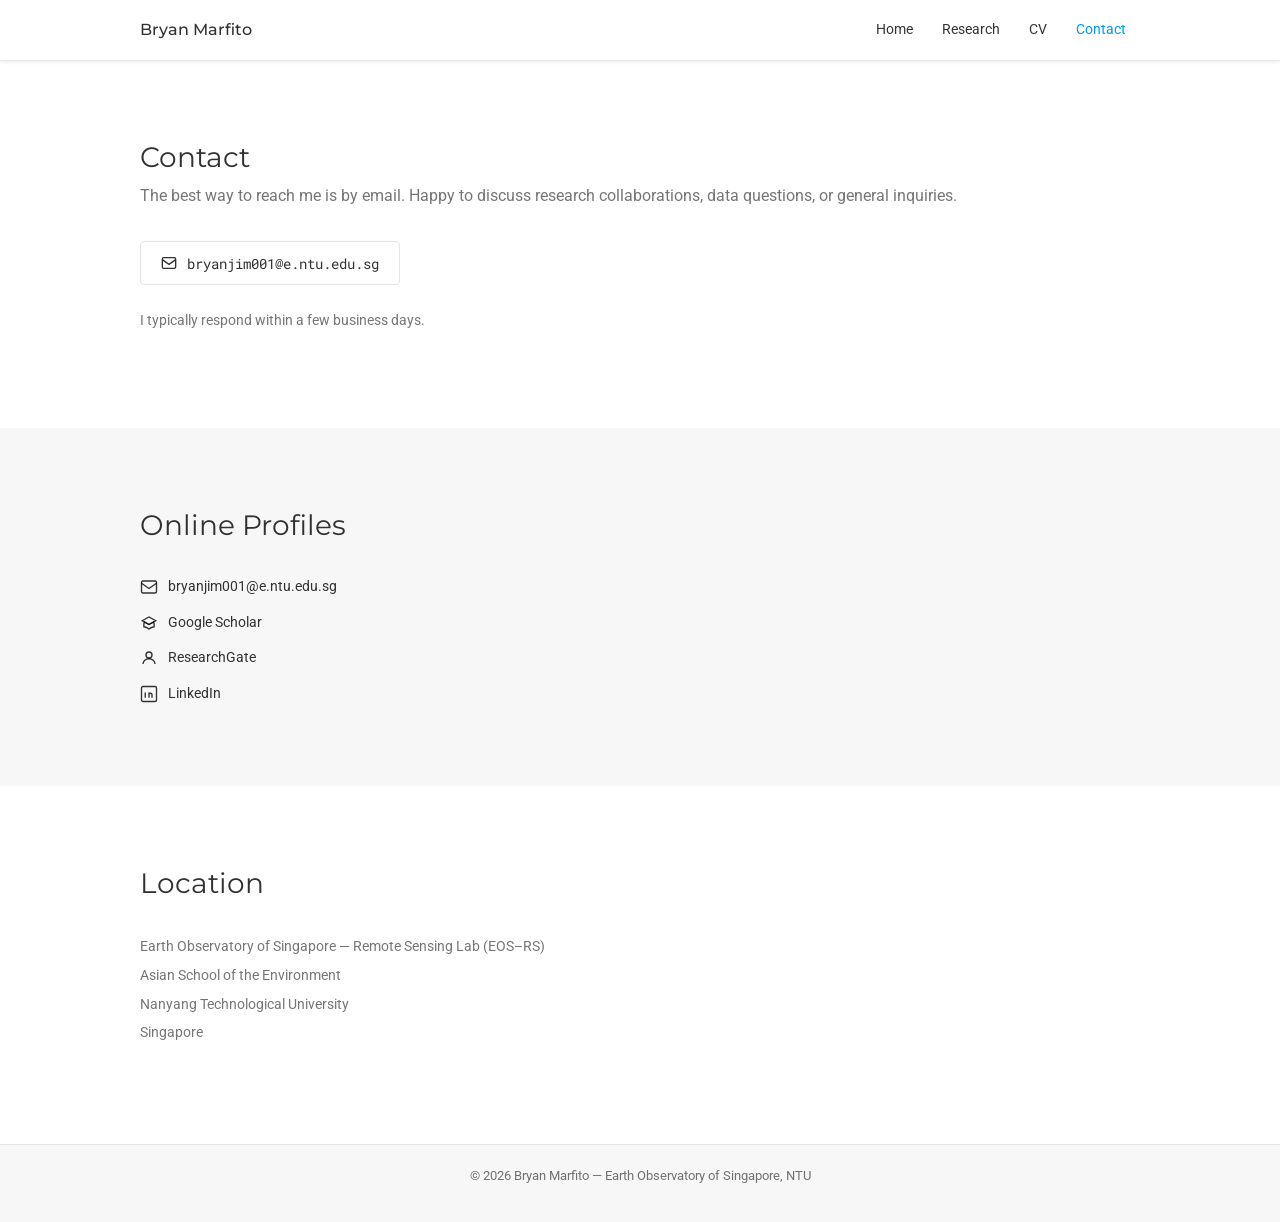
==== commit ee7b6c28: "Fix malformed HTML comments in contact.html anchor tags Moves TODO comments outside of <a> tag attri" ====
--- a/contact.html
+++ b/contact.html
@@ -52,15 +52,18 @@
         <svg width="18" height="18" viewBox="0 0 24 24" fill="none" stroke="currentColor" stroke-width="1.8"><rect x="2" y="4" width="20" height="16" rx="2"/><path d="m2 7 10 7 10-7"/></svg>
         bryanjim001@e.ntu.edu.sg
       </a>
-      <a href="#" style="display:flex; align-items:center; gap:0.6rem; font-size:0.9rem; color:var(--text); text-decoration:none;" onmouseover="this.style.color='var(--accent)'" onmouseout="this.style.color='var(--text)'" <!-- TODO: add Google Scholar URL -->>
+      <!-- TODO: replace href="#" with your Google Scholar URL -->
+      <a href="#" style="display:flex; align-items:center; gap:0.6rem; font-size:0.9rem; color:var(--text); text-decoration:none;" onmouseover="this.style.color='var(--accent)'" onmouseout="this.style.color='var(--text)'">
         <svg width="18" height="18" viewBox="0 0 24 24" fill="none" stroke="currentColor" stroke-width="1.8"><path d="M12 14l9-5-9-5-9 5 9 5z"/><path d="M12 14l6.16-3.422a12.083 12.083 0 01.665 6.479A11.952 11.952 0 0012 20.055a11.952 11.952 0 00-6.824-2.998 12.078 12.078 0 01.665-6.479L12 14z"/></svg>
         Google Scholar
       </a>
-      <a href="#" style="display:flex; align-items:center; gap:0.6rem; font-size:0.9rem; color:var(--text); text-decoration:none;" onmouseover="this.style.color='var(--accent)'" onmouseout="this.style.color='var(--text)'" <!-- TODO: add ResearchGate URL -->>
+      <!-- TODO: replace href="#" with your ResearchGate URL -->
+      <a href="#" style="display:flex; align-items:center; gap:0.6rem; font-size:0.9rem; color:var(--text); text-decoration:none;" onmouseover="this.style.color='var(--accent)'" onmouseout="this.style.color='var(--text)'">
         <svg width="18" height="18" viewBox="0 0 24 24" fill="none" stroke="currentColor" stroke-width="1.8"><circle cx="12" cy="8" r="4"/><path d="M4 20c0-4 3.6-7 8-7s8 3 8 7"/></svg>
         ResearchGate
       </a>
-      <a href="#" style="display:flex; align-items:center; gap:0.6rem; font-size:0.9rem; color:var(--text); text-decoration:none;" onmouseover="this.style.color='var(--accent)'" onmouseout="this.style.color='var(--text)'" <!-- TODO: add LinkedIn URL -->>
+      <!-- TODO: replace href="#" with your LinkedIn URL -->
+      <a href="#" style="display:flex; align-items:center; gap:0.6rem; font-size:0.9rem; color:var(--text); text-decoration:none;" onmouseover="this.style.color='var(--accent)'" onmouseout="this.style.color='var(--text)'">
         <svg width="18" height="18" viewBox="0 0 24 24" fill="none" stroke="currentColor" stroke-width="1.8"><rect x="2" y="2" width="20" height="20" rx="2"/><path d="M7 10v7M7 7v.01M12 17v-4a2 2 0 014 0v4M12 10v7"/></svg>
         LinkedIn
       </a>
